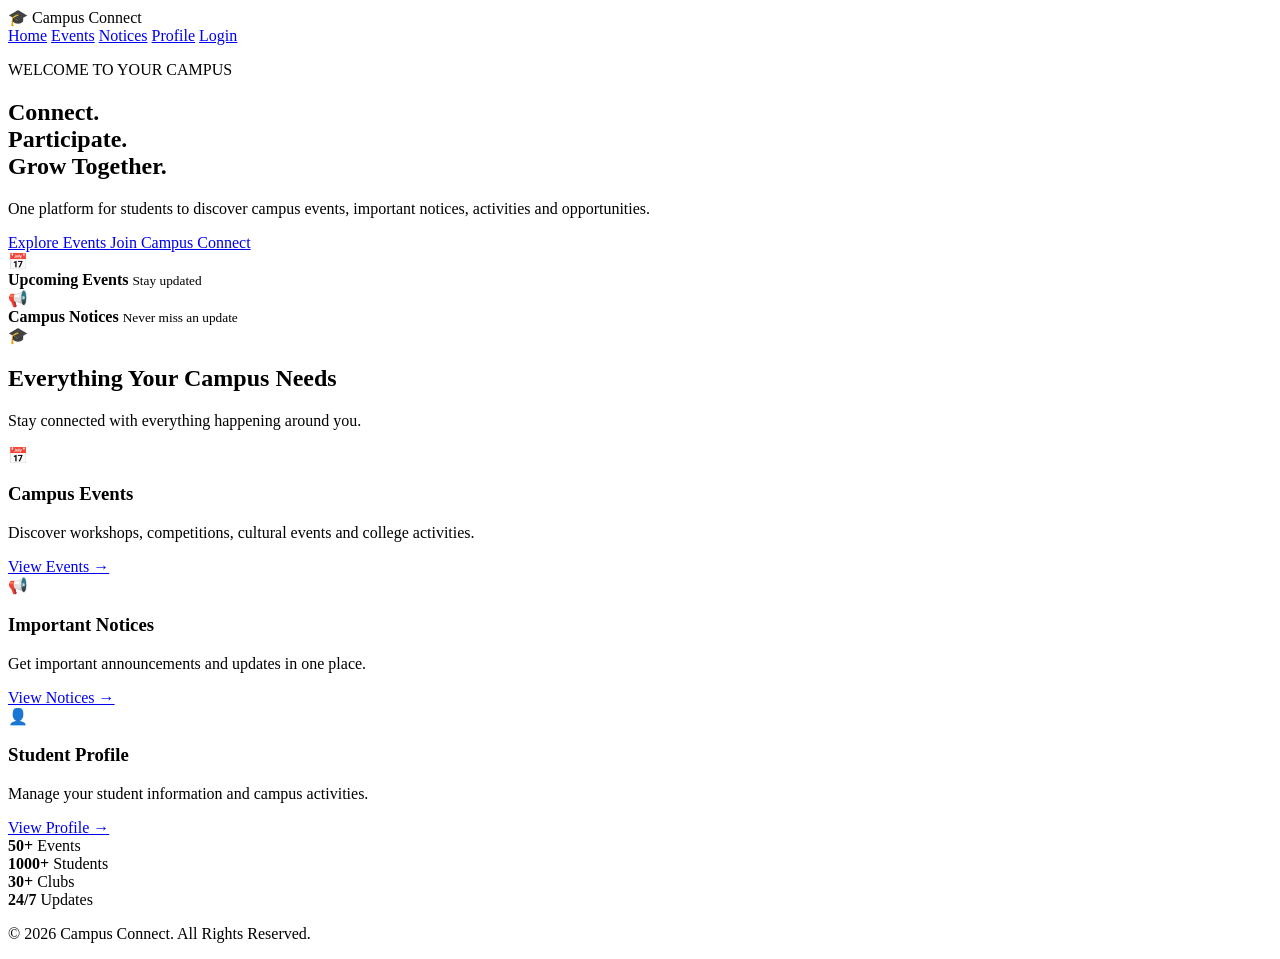
==== index.html @ 3c760567 "Initial app files" ====
<!DOCTYPE html>
<html lang="en">
<head>
    <meta charset="UTF-8">
    <meta name="viewport" content="width=device-width, initial-scale=1.0">

    <title>Campus Connect</title>

    <link rel="stylesheet" href="Cstyle.css">
</head>

<body>

<header>
    <nav class="navbar">

        <div class="logo">
            🎓 Campus Connect
        </div>

        <div class="nav-links">
            <a href="index.html" class="active">Home</a>
            <a href="events.html">Events</a>
            <a href="notices.html">Notices</a>
            <a href="profile.html">Profile</a>
            <a href="login.html" class="login-btn">Login</a>
        </div>

    </nav>
</header>


<section class="hero">

    <div class="hero-content">

        <p class="welcome">WELCOME TO YOUR CAMPUS</p>

        <h1>
            Connect.<br>
            Participate.<br>
            <span>Grow Together.</span>
        </h1>

        <p>
            One platform for students to discover campus events,
            important notices, activities and opportunities.
        </p>

        <div class="hero-buttons">
            <a href="events.html" class="primary-btn">
                Explore Events
            </a>

            <a href="signup.html" class="secondary-btn">
                Join Campus Connect
            </a>
        </div>

    </div>

    <div class="hero-card">

        <div class="floating-card card-one">
            📅
            <div>
                <strong>Upcoming Events</strong>
                <small>Stay updated</small>
            </div>
        </div>

        <div class="floating-card card-two">
            📢
            <div>
                <strong>Campus Notices</strong>
                <small>Never miss an update</small>
            </div>
        </div>

        <div class="circle">
            🎓
        </div>

    </div>

</section>


<section class="features">

    <h2>Everything Your Campus Needs</h2>

    <p class="section-subtitle">
        Stay connected with everything happening around you.
    </p>

    <div class="feature-grid">

        <div class="feature-card">
            <div class="feature-icon">📅</div>
            <h3>Campus Events</h3>
            <p>
                Discover workshops, competitions, cultural events
                and college activities.
            </p>
            <a href="events.html">View Events →</a>
        </div>

        <div class="feature-card">
            <div class="feature-icon">📢</div>
            <h3>Important Notices</h3>
            <p>
                Get important announcements and updates
                in one place.
            </p>
            <a href="notices.html">View Notices →</a>
        </div>

        <div class="feature-card">
            <div class="feature-icon">👤</div>
            <h3>Student Profile</h3>
            <p>
                Manage your student information and
                campus activities.
            </p>
            <a href="profile.html">View Profile →</a>
        </div>

    </div>

</section>


<section class="stats">

    <div>
        <strong>50+</strong>
        <span>Events</span>
    </div>

    <div>
        <strong>1000+</strong>
        <span>Students</span>
    </div>

    <div>
        <strong>30+</strong>
        <span>Clubs</span>
    </div>

    <div>
        <strong>24/7</strong>
        <span>Updates</span>
    </div>

</section>


<footer>
    <p>© 2026 Campus Connect. All Rights Reserved.</p>
</footer>

<script src="js/script.js"></script>

</body>
</html>
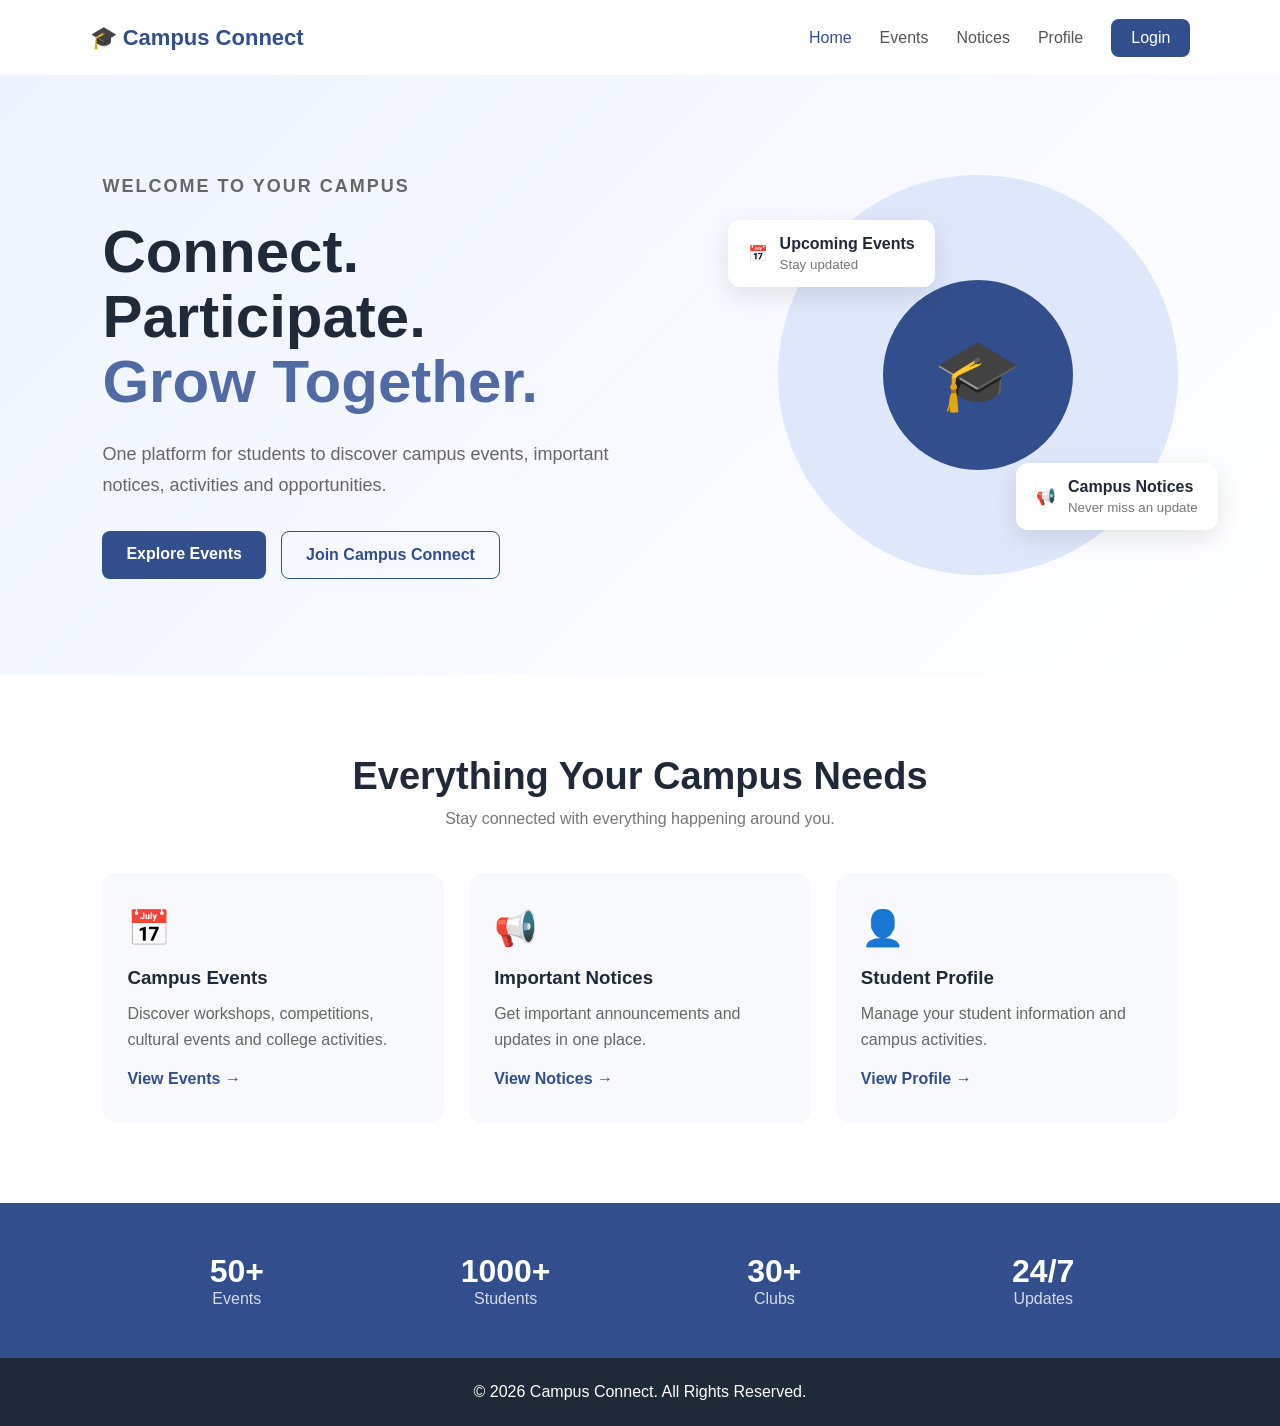
==== commit dedca4a8: "Add campus website files" ====
--- a/index.html
+++ b/index.html
@@ -6,7 +6,7 @@
 
     <title>Campus Connect</title>
 
-    <link rel="stylesheet" href="Cstyle.css">
+    <link rel="stylesheet" href="home.css">
 </head>
 
 <body>
--- a/home.css
+++ b/home.css
@@ -0,0 +1,307 @@
+* {
+    margin: 0;
+    padding: 0;
+    box-sizing: border-box;
+}
+
+body {
+    font-family: Arial, sans-serif;
+    background: #f5f7fb;
+    color: #1f2937;
+}
+
+/* Navbar */
+
+.navbar {
+    height: 75px;
+    padding: 0 7%;
+    display: flex;
+    align-items: center;
+    justify-content: space-between;
+    background: white;
+    box-shadow: 0 2px 12px rgba(0, 0, 0, 0.06);
+}
+
+.logo {
+    font-size: 22px;
+    font-weight: bold;
+    color: #334e8c;
+}
+
+.nav-links {
+    display: flex;
+    gap: 28px;
+    align-items: center;
+}
+
+.nav-links a {
+    text-decoration: none;
+    color: #555;
+    font-weight: 500;
+}
+
+.nav-links a:hover,
+.nav-links .active {
+    color: #334e8c;
+}
+
+.login-btn {
+    background: #334e8c;
+    color: white !important;
+    padding: 10px 20px;
+    border-radius: 8px;
+}
+
+/* Hero */
+
+.hero {
+    min-height: 600px;
+    padding: 80px 8%;
+    display: flex;
+    align-items: center;
+    justify-content: space-between;
+    background: linear-gradient(135deg, #eef3ff, #ffffff);
+}
+
+.hero-content {
+    max-width: 570px;
+}
+
+.welcome {
+    color: #526aa3;
+    font-size: 14px;
+    font-weight: bold;
+    letter-spacing: 2px;
+    margin-bottom: 18px;
+}
+
+.hero h1 {
+    font-size: 60px;
+    line-height: 1.08;
+    margin-bottom: 25px;
+}
+
+.hero h1 span {
+    color: #526aa3;
+}
+
+.hero-content > p {
+    color: #666;
+    font-size: 18px;
+    line-height: 1.7;
+}
+
+.hero-buttons {
+    display: flex;
+    gap: 15px;
+    margin-top: 30px;
+}
+
+.primary-btn,
+.secondary-btn {
+    padding: 14px 24px;
+    border-radius: 8px;
+    text-decoration: none;
+    font-weight: 600;
+}
+
+.primary-btn {
+    background: #334e8c;
+    color: white;
+}
+
+.secondary-btn {
+    border: 1px solid #334e8c;
+    color: #334e8c;
+}
+
+/* Hero graphic */
+
+.hero-card {
+    width: 400px;
+    height: 400px;
+    border-radius: 50%;
+    background: #dfe7fb;
+    display: flex;
+    justify-content: center;
+    align-items: center;
+    position: relative;
+}
+
+.circle {
+    width: 190px;
+    height: 190px;
+    border-radius: 50%;
+    background: #334e8c;
+    display: flex;
+    justify-content: center;
+    align-items: center;
+    font-size: 70px;
+}
+
+.floating-card {
+    position: absolute;
+    background: white;
+    padding: 15px 20px;
+    border-radius: 12px;
+    box-shadow: 0 8px 25px rgba(0,0,0,0.1);
+    display: flex;
+    gap: 12px;
+    align-items: center;
+}
+
+.floating-card small {
+    display: block;
+    color: #777;
+    margin-top: 4px;
+}
+
+.card-one {
+    top: 45px;
+    left: -50px;
+}
+
+.card-two {
+    bottom: 45px;
+    right: -40px;
+}
+
+/* Features */
+
+.features {
+    padding: 80px 8%;
+    text-align: center;
+    background: white;
+}
+
+.features h2 {
+    font-size: 38px;
+}
+
+.section-subtitle {
+    color: #777;
+    margin-top: 12px;
+}
+
+.feature-grid {
+    margin-top: 45px;
+    display: grid;
+    grid-template-columns: repeat(3, 1fr);
+    gap: 25px;
+}
+
+.feature-card {
+    padding: 35px 25px;
+    background: #f8f9fc;
+    border-radius: 15px;
+    text-align: left;
+    transition: 0.3s;
+}
+
+.feature-card:hover {
+    transform: translateY(-7px);
+    box-shadow: 0 10px 30px rgba(0,0,0,0.08);
+}
+
+.feature-icon {
+    font-size: 35px;
+    margin-bottom: 18px;
+}
+
+.feature-card h3 {
+    margin-bottom: 12px;
+}
+
+.feature-card p {
+    color: #666;
+    line-height: 1.6;
+}
+
+.feature-card a {
+    display: inline-block;
+    margin-top: 18px;
+    text-decoration: none;
+    color: #334e8c;
+    font-weight: bold;
+}
+
+/* Stats */
+
+.stats {
+    display: grid;
+    grid-template-columns: repeat(4, 1fr);
+    padding: 50px 8%;
+    background: #334e8c;
+    color: white;
+    text-align: center;
+}
+
+.stats strong {
+    display: block;
+    font-size: 32px;
+}
+
+.stats span {
+    opacity: 0.8;
+}
+
+/* Footer */
+
+footer {
+    padding: 25px;
+    background: #1f2937;
+    color: white;
+    text-align: center;
+}
+
+/* Responsive */
+
+@media (max-width: 800px) {
+
+    .navbar {
+        height: auto;
+        padding: 20px;
+        flex-direction: column;
+        gap: 18px;
+    }
+
+    .nav-links {
+        gap: 12px;
+        flex-wrap: wrap;
+        justify-content: center;
+    }
+
+    .hero {
+        flex-direction: column;
+        gap: 70px;
+        text-align: center;
+    }
+
+    .hero h1 {
+        font-size: 45px;
+    }
+
+    .hero-buttons {
+        justify-content: center;
+        flex-wrap: wrap;
+    }
+
+    .hero-card {
+        width: 280px;
+        height: 280px;
+    }
+
+    .circle {
+        width: 130px;
+        height: 130px;
+    }
+
+    .feature-grid {
+        grid-template-columns: 1fr;
+    }
+
+    .stats {
+        grid-template-columns: repeat(2, 1fr);
+        gap: 30px;
+    }
+}
